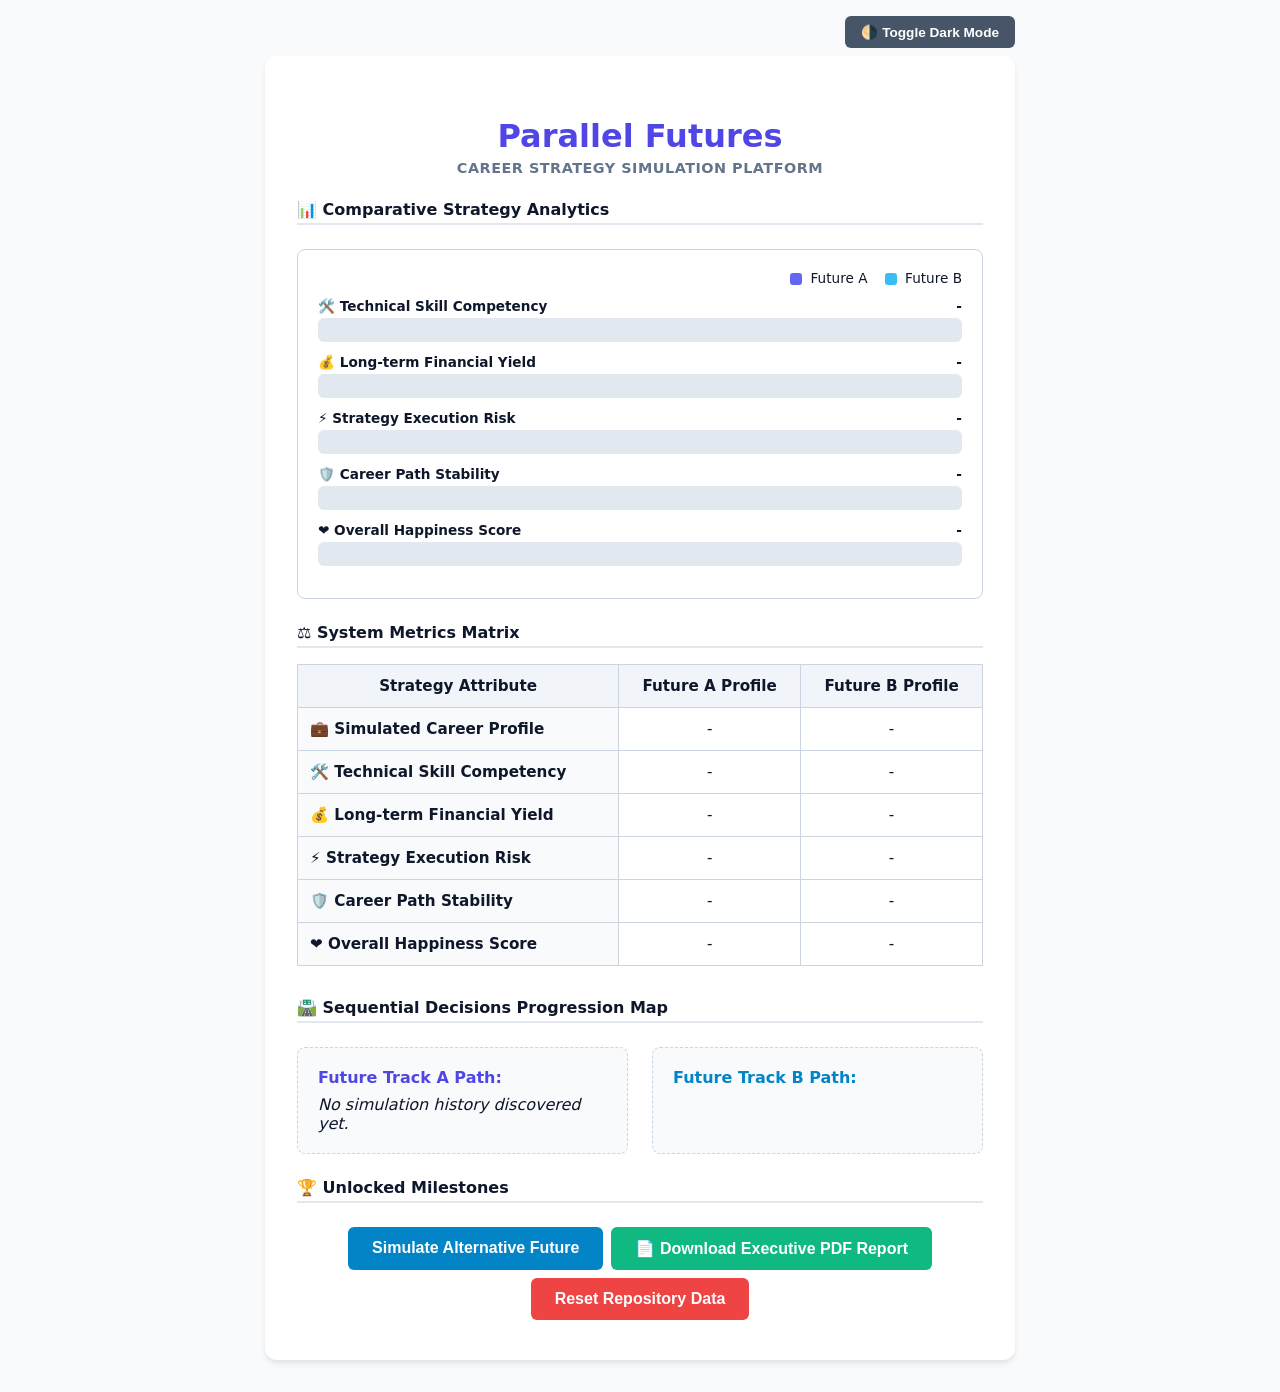
==== comparison.html @ e9f5c47d "complete working platform" ====
<!DOCTYPE html>
<html lang="en">
<head>
    <meta charset="UTF-8">
    <meta name="viewport" content="width=device-width, initial-scale=1.0">
    <title>Parallel Futures - Career Strategy Analytics</title>
    <link rel="stylesheet" href="css/style.css">
    <style>
        table { width: 100%; border-collapse: collapse; margin-top: 1rem; background: white; font-size: 0.95rem; }
        th, td { border: 1px solid #cbd5e1; padding: 0.75rem; text-align: center; }
        th { background-color: #f1f5f9; color: var(--dark); font-weight: bold; }
        .metric-name { text-align: left; font-weight: 600; background-color: #f8fafc; }
        .flex-buttons { display: flex; gap: 0.5rem; justify-content: center; margin-top: 1.5rem; flex-wrap: wrap; }
    </style>
</head>
<body>
    <div style="text-align: right; width: 95%; max-width: 750px; margin: 1rem auto 0 auto;">
        <button id="dark-toggle-btn" class="btn" style="background-color: #475569; padding: 0.5rem 1rem; font-size: 0.85rem;">🌗 Toggle Dark Mode</button>
    </div>

    <div class="container" style="max-width: 750px; margin-top: 0.5rem;">
        <h1 style="font-size: 2rem; margin-bottom: 0.25rem;">Parallel Futures</h1>
        <div style="color: var(--gray); font-weight: bold; font-size: 0.9rem; margin-bottom: 1.5rem; text-transform: uppercase; letter-spacing: 0.5px;">Career Strategy Simulation Platform</div>

        <!-- Metric Bars Architecture (Now with Correct ID Attachments) -->
        <h4 style="text-align: left; margin: 0; border-bottom: 2px solid #e2e8f0; padding-bottom: 0.25rem;">📊 Comparative Strategy Analytics</h4>
        <div class="analytics-block">
            <div style="font-size: 0.85rem; margin-bottom: 0.75rem; text-align: right;">
                <span class="legend-dot" style="background: #6366f1;"></span> <span id="leg-a">Future A</span> &nbsp;&nbsp;
                <span class="legend-dot" style="background: #38bdf8;"></span> <span id="leg-b">Future B</span>
            </div>
            
            <div class="bar-wrapper">
                <div class="bar-label"><span>🛠️ Technical Skill Competency</span> <span id="val-skill">-</span></div>
                <div class="bar-container">
                    <div id="bar-skill-a" class="bar-fill-a"></div>
                    <div id="bar-skill-b" class="bar-fill-b"></div>
                </div>
            </div>
            <div class="bar-wrapper">
                <div class="bar-label"><span>💰 Long-term Financial Yield</span> <span id="val-finance">-</span></div>
                <div class="bar-container">
                    <div id="bar-finance-a" class="bar-fill-a"></div>
                    <div id="bar-finance-b" class="bar-fill-b"></div>
                </div>
            </div>
            <div class="bar-wrapper">
                <div class="bar-label"><span>⚡ Strategy Execution Risk</span> <span id="val-risk">-</span></div>
                <div class="bar-container">
                    <div id="bar-risk-a" class="bar-fill-a"></div>
                    <div id="bar-risk-b" class="bar-fill-b"></div>
                </div>
            </div>
            <div class="bar-wrapper">
                <div class="bar-label"><span>🛡️ Career Path Stability</span> <span id="val-stability">-</span></div>
                <div class="bar-container">
                    <div id="bar-stability-a" class="bar-fill-a"></div>
                    <div id="bar-stability-b" class="bar-fill-b"></div>
                </div>
            </div>
            <div class="bar-wrapper">
                <div class="bar-label"><span>❤️ Overall Happiness Score</span> <span id="val-happiness">-</span></div>
                <div class="bar-container">
                    <div id="bar-happiness-a" class="bar-fill-a"></div>
                    <div id="bar-happiness-b" class="bar-fill-b"></div>
                </div>
            </div>
        </div>

        <!-- Comparative Data Table Matrix -->
        <h4 style="text-align: left; margin: 1.5rem 0 0.5rem 0; border-bottom: 2px solid #e2e8f0; padding-bottom: 0.25rem;">⚖️ System Metrics Matrix</h4>
        <table>
            <thead>
                <tr>
                    <th>Strategy Attribute</th>
                    <th id="heading-timeline-a">Future A Profile</th>
                    <th id="heading-timeline-b">Future B Profile</th>
                </tr>
            </thead>
            <tbody>
                <tr><td class="metric-name">💼 Simulated Career Profile</td><td id="career-a">-</td><td id="career-b">-</td></tr>
                <tr><td class="metric-name">🛠️ Technical Skill Competency</td><td id="skill-a">-</td><td id="skill-b">-</td></tr>
                <tr><td class="metric-name">💰 Long-term Financial Yield</td><td id="finance-a">-</td><td id="finance-b">-</td></tr>
                <tr><td class="metric-name">⚡ Strategy Execution Risk</td><td id="risk-a">-</td><td id="risk-b">-</td></tr>
                <tr><td class="metric-name">🛡️ Career Path Stability</td><td id="stability-a">-</td><td id="stability-b">-</td></tr>
                <tr><td class="metric-name">❤️ Overall Happiness Score</td><td id="happiness-a">-</td><td id="happiness-b">-</td></tr>
            </tbody>
        </table>

        <!-- Summary Insights Conclusion Page List Module Array -->
        <div id="insights-wrapper" class="insight-card hidden">
            <strong>💡 Platform Strategy Insights Conclusion:</strong>
            <ul id="insights-list" style="margin: 0.5rem 0 0 0; padding-left: 1.25rem;"></ul>
        </div>

        <!-- Sequential Decisions Progression Map -->
        <h4 style="text-align: left; margin: 2rem 0 0.5rem 0; border-bottom: 2px solid #e2e8f0; padding-bottom: 0.25rem;">🛣️ Sequential Decisions Progression Map</h4>
        <div class="timeline-container">
            <div class="timeline-column">
                <strong style="color: var(--primary);">Future Track A Path:</strong>
                <div id="timeline-a-flow" style="margin-top:0.5rem;"></div>
            </div>
            <div class="timeline-column">
                <strong style="color: #0284c7;">Future Track B Path:</strong>
                <div id="timeline-b-flow" style="margin-top:0.5rem;"></div>
            </div>
        </div>

        <!-- Unlocked Milestones section -->
        <div style="margin-top: 1.5rem; text-align: left;">
            <h4 style="margin-bottom: 0.5rem; border-bottom: 2px solid #e2e8f0; padding-bottom: 0.25rem;">🏆 Unlocked Milestones</h4>
            <div id="badges-container"></div>
        </div>

        <!-- Action Control Buttons Grid Elements -->
        <div class="flex-buttons">
            <button id="new-future-btn" class="btn" style="background-color: #0284c7;">Simulate Alternative Future</button>
            <button id="download-btn" class="btn" style="background-color: #10b981;">📄 Download Executive PDF Report</button>
            <button id="reset-btn" class="btn" style="background-color: #ef4444;">Reset Repository Data</button>
        </div>
    </div>

    <script src="js/comparison.js"></script>
</body>
</html>
---- css/style.css ----
:root {
    --primary: #4f46e5;
    --dark: #0f172a;
    --light: #f8fafc;
    --gray: #64748b;
}

/* Forces the window layout to remain straight and perfectly centered vertically */
body {
    font-family: system-ui, sans-serif;
    background-color: var(--light);
    color: var(--dark);
    margin: 0;
    padding: 0;
    display: flex;
    flex-direction: column;
    justify-content: center;
    align-items: center;
    min-height: 100vh;
    box-sizing: border-box;
    transition: background 0.3s, color 0.3s;
}

/* Main Container Window Card Box */
.container {
    width: 90%;
    max-width: 600px;
    background: white;
    padding: 2.5rem 2rem;
    border-radius: 12px;
    box-shadow: 0 4px 6px -1px rgba(0,0,0,0.1);
    text-align: center;
    box-sizing: border-box;
    margin: 2rem auto;
}

.text-center { text-align: center; }
.hidden { display: none !important; }

/* The Decision Card Grid */
.grid { 
    display: grid; 
    grid-template-columns: 1fr 1fr; 
    gap: 1.25rem; 
    margin-top: 1.5rem; 
}

/* Typography elements */
h1 { font-size: 2.2rem; margin-bottom: 1rem; color: var(--primary); line-height: 1.2; }
h2 { color: var(--dark); margin-top: 0; margin-bottom: 0.5rem; font-size: 1.75rem; }
p { color: var(--gray); font-size: 1rem; margin-bottom: 1.5rem; }

/* Action Item Decision Cards */
.card { 
    border: 2px solid #e2e8f0; 
    padding: 1.2rem; 
    border-radius: 8px; 
    cursor: pointer; 
    background: white;
    color: var(--dark);
    box-sizing: border-box;
    transition: transform 0.2s, border-color 0.2s, background-color 0.2s; 
}
.card:hover { border-color: var(--primary); background: #f5f3ff; transform: translateY(-2px); }
.card h3 { margin: 0 0 0.5rem 0; font-size: 1.1rem; }
.card p { font-size: 0.85rem; margin: 0; color: var(--gray); }

/* Form Fields */
form { display: flex; flex-direction: column; gap: 1rem; text-align: left; }
label { font-weight: 600; }
input, select { padding: 0.75rem; border: 1px solid #cbd5e1; border-radius: 6px; font-size: 1rem; box-sizing: border-box; }

/* Buttons */
.btn {
    background-color: var(--primary);
    color: white;
    border: none;
    padding: 0.75rem 1.5rem;
    font-size: 1rem;
    font-weight: 600;
    border-radius: 6px;
    cursor: pointer;
    transition: background 0.2s;
}
.btn:hover { background-color: #4338ca; }

/* Table Matrix Design */
table { width: 100%; border-collapse: collapse; margin-top: 1.5rem; background: white; }
th, td { border: 1px solid #cbd5e1; padding: 1rem; text-align: center; }
th { background-color: #f1f5f9; color: var(--dark); font-weight: bold; }
.metric-name { text-align: left; font-weight: 600; background-color: #f8fafc; }
.flex-buttons { display: flex; gap: 0.75rem; justify-content: center; margin-top: 1.5rem; flex-wrap: wrap; }

/* --- GLOBAL UNIVERSAL DARK MODE RULES --- */
body.dark-mode {
    background-color: #1e293b;
    color: #f8fafc;
}
body.dark-mode .container {
    background-color: #0f172a;
    box-shadow: 0 4px 15px rgba(0,0,0,0.5);
}
body.dark-mode h2, body.dark-mode h3, body.dark-mode strong, body.dark-mode th {
    color: #f1f5f9 !important;
}
body.dark-mode p, body.dark-mode label, body.dark-mode #progress-bar {
    color: #94a3b8 !important;
}
body.dark-mode .card {
    background-color: #1e293b;
    border-color: #334155;
    color: #f8fafc;
}
body.dark-mode .card p {
    color: #cbd5e1 !important;
}
body.dark-mode .card:hover {
    background-color: #334155;
    border-color: #6366f1;
}
body.dark-mode input, body.dark-mode select {
    background-color: #334155;
    color: #ffffff;
    border-color: #475569;
}
body.dark-mode td, body.dark-mode th {
    background-color: #1e293b;
    color: #cbd5e1;
    border-color: #334155;
}
body.dark-mode th { background-color: #334155; }
body.dark-mode .metric-name { background-color: #1e293b; color: #fff; }

/* --- BADGES SUB-SYSTEM STYLES --- */
.badge-box {
    display: inline-block;
    background: #f0fdf4;
    border: 1px solid #bbf7d0;
    color: #166534;
    padding: 0.5rem 1rem;
    border-radius: 20px;
    font-size: 0.9rem;
    font-weight: bold;
    margin: 0.25rem;
}
body.dark-mode .badge-box {
    background: #064e3b;
    border-color: #047857;
    color: #a7f3d0;
}

@media print {
    body { background: white; color: black; }
    .btn, #dark-toggle-btn { display: none !important; }
    .container { box-shadow: none; max-width: 100%; width: 100%; padding: 0; margin: 0; }
}

body.dark-mode #outcome-screen h3,
body.dark-mode #outcome-screen h2,
body.dark-mode #outcome-screen p,
body.dark-mode #outcome-screen strong {
    color: #f1f5f9 !important;
}

body.dark-mode #outcome-screen div {
    background-color: #1e293b !important;
    border: 1px solid #334155;
}

/* --- ANALYTICS BARS LAYOUT SYSTEM --- */
.analytics-block { 
    margin: 1.5rem 0; 
    text-align: left; 
    background: white; 
    padding: 1.25rem; 
    border-radius: 8px; 
    border: 1px solid #cbd5e1; 
}
body.dark-mode .analytics-block { 
    background: #1e293b; 
    border-color: #334155; 
}
.bar-wrapper { 
    margin: 0.75rem 0; 
}
.bar-label { 
    font-size: 0.85rem; 
    font-weight: bold; 
    display: flex; 
    justify-content: space-between; 
    margin-bottom: 0.25rem; 
}
.bar-container { 
    background: #e2e8f0; 
    height: 24px; /* Increased height to house both tracks comfortably */
    border-radius: 6px; 
    overflow: hidden; 
    position: relative; 
    display: flex;
    flex-direction: column; /* Stacks the two futures on top of each other inside the bar */
}
body.dark-mode .bar-container { 
    background: #475569; 
}
.bar-fill-a { 
    background: #6366f1; /* Bright Indigo purple */
    height: 12px; /* Takes up exactly half the bar height */
    width: 0%; 
    transition: width 0.4s ease; 
}
.bar-fill-b { 
    background: #38bdf8; /* Bright Sky Blue */
    height: 12px; /* Takes up the other half of the bar height */
    width: 0%; 
    transition: width 0.4s ease; 
}
.legend-dot { 
    display: inline-block; 
    width: 12px; 
    height: 12px; 
    border-radius: 3px; 
    margin-right: 4px; 
    vertical-align: middle; 
}

/* --- PROGRESSION MAP TRACKS --- */
.timeline-container { 
    display: grid; 
    grid-template-columns: 1fr 1fr; 
    gap: 1.5rem; 
    margin-top: 1.5rem; 
    text-align: left; 
}
.timeline-column { 
    background: #f8fafc; 
    padding: 1.25rem; 
    border-radius: 8px; 
    border: 1px dashed #cbd5e1; 
}
body.dark-mode .timeline-column { 
    background: #1e293b; 
    border-color: #475569; 
}
.timeline-step { 
    padding: 0.5rem; 
    background: white; 
    margin: 0.5rem 0; 
    border-radius: 6px; 
    box-shadow: 0 1px 3px rgba(0,0,0,0.05); 
    text-align: center; 
    font-weight: 600; 
    font-size: 0.9rem; 
    border-left: 4px solid var(--primary); 
}
body.dark-mode .timeline-step { 
    background: #0f172a; 
    color: white; 
}
.timeline-arrow { 
    text-align: center; 
    color: var(--gray); 
    font-weight: bold; 
    margin: 0.25rem 0; 
}

.insight-card { 
    text-align: left; 
    background: #eff6ff; 
    border-left: 4px solid #3b82f6; 
    padding: 1rem; 
    border-radius: 6px; 
    margin-top: 1rem; 
    font-size: 0.95rem; 
    line-height: 1.5; 
    color: #1e3a8a; 
}
body.dark-mode .insight-card { 
    background: #172554; 
    color: #bfdbfe; 
    border-left-color: #60a5fa; 
}

/* Clean visibility rules for the entire progression timeline map */
.timeline-column .timeline-step {
    background-color: #ffffff !important;
    color: #0f172a !important;
}

body.dark-mode .timeline-column .timeline-step {
    background-color: #1e293b !important;
    color: #ffffff !important;
    border-color: #475569;
}

/* Explicitly style the final career highlight card at the bottom */
.timeline-column .timeline-step[style*="background-color"] {
    background-color: #e0e7ff !important;
    color: #312e81 !important;
    border-left-color: #4f46e5;
}
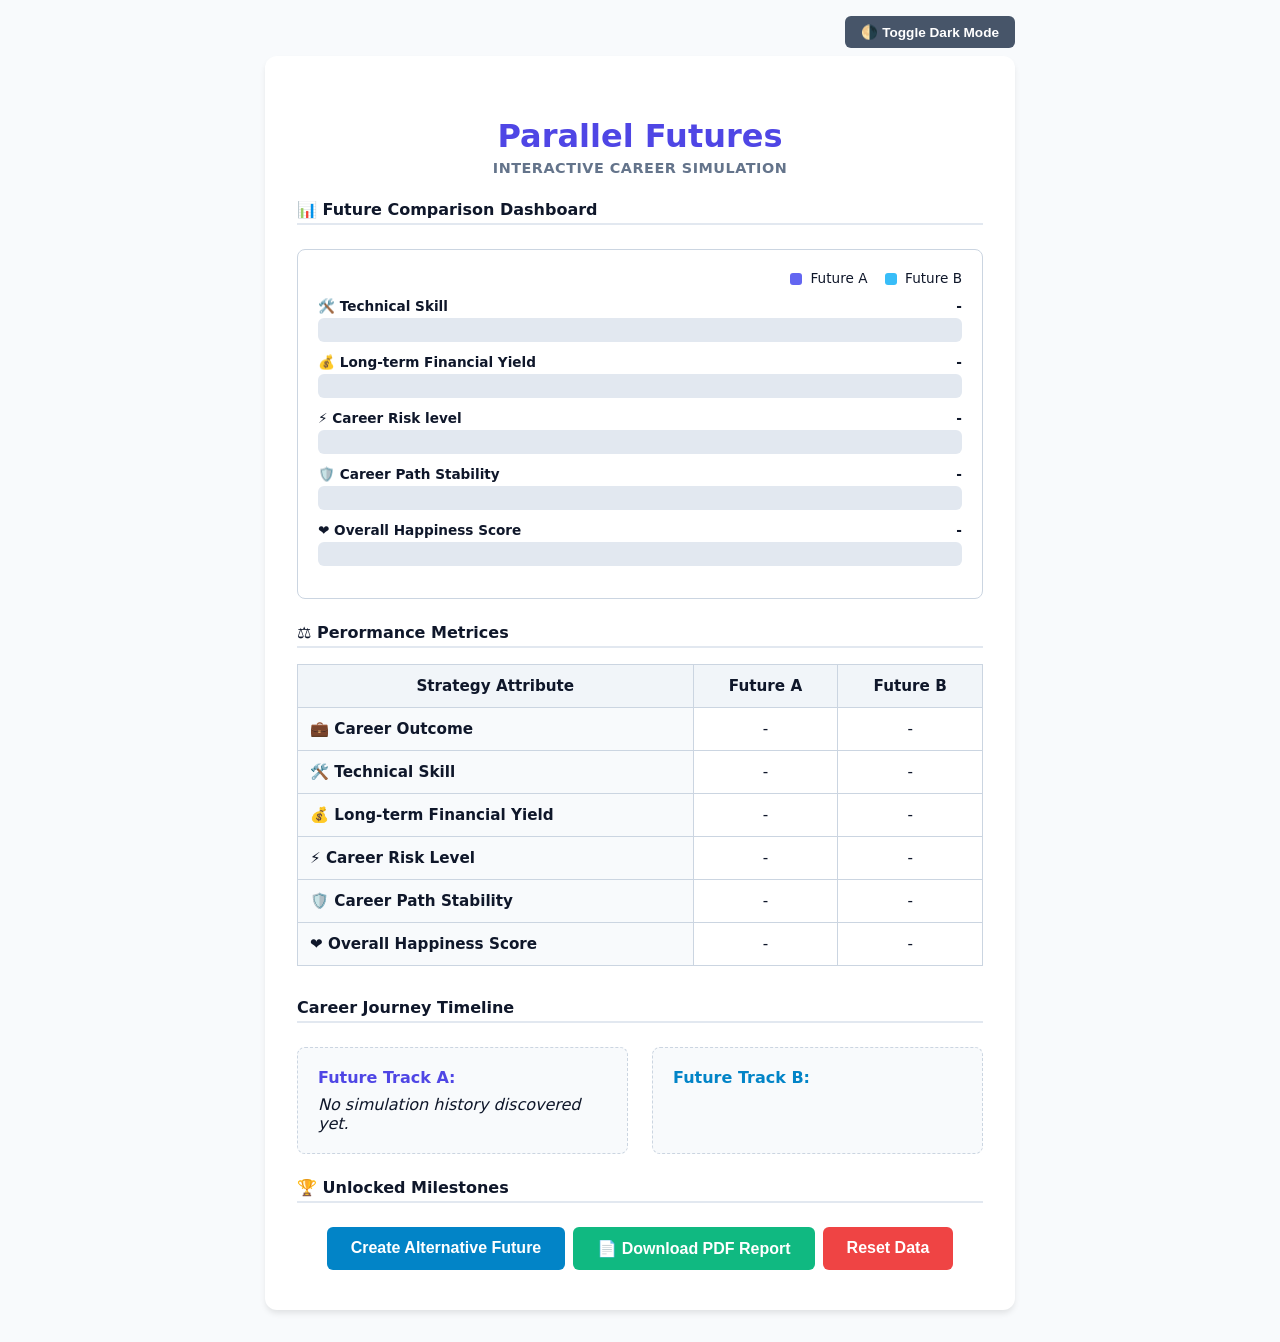
==== commit 5c6e1467: "Cleaned up the code and comments" ====
--- a/comparison.html
+++ b/comparison.html
@@ -3,7 +3,7 @@
 <head>
     <meta charset="UTF-8">
     <meta name="viewport" content="width=device-width, initial-scale=1.0">
-    <title>Parallel Futures - Career Strategy Analytics</title>
+    <title>Parallel Futures - Future Comparison Dashboards</title>
     <link rel="stylesheet" href="css/style.css">
     <style>
         table { width: 100%; border-collapse: collapse; margin-top: 1rem; background: white; font-size: 0.95rem; }
@@ -20,10 +20,10 @@
 
     <div class="container" style="max-width: 750px; margin-top: 0.5rem;">
         <h1 style="font-size: 2rem; margin-bottom: 0.25rem;">Parallel Futures</h1>
-        <div style="color: var(--gray); font-weight: bold; font-size: 0.9rem; margin-bottom: 1.5rem; text-transform: uppercase; letter-spacing: 0.5px;">Career Strategy Simulation Platform</div>
+        <div style="color: var(--gray); font-weight: bold; font-size: 0.9rem; margin-bottom: 1.5rem; text-transform: uppercase; letter-spacing: 0.5px;">Interactive Career Simulation</div>
 
-        <!-- Metric Bars Architecture (Now with Correct ID Attachments) -->
-        <h4 style="text-align: left; margin: 0; border-bottom: 2px solid #e2e8f0; padding-bottom: 0.25rem;">📊 Comparative Strategy Analytics</h4>
+        <!-- Metric Bars Architecture -->
+        <h4 style="text-align: left; margin: 0; border-bottom: 2px solid #e2e8f0; padding-bottom: 0.25rem;">📊 Future Comparison Dashboard</h4>
         <div class="analytics-block">
             <div style="font-size: 0.85rem; margin-bottom: 0.75rem; text-align: right;">
                 <span class="legend-dot" style="background: #6366f1;"></span> <span id="leg-a">Future A</span> &nbsp;&nbsp;
@@ -31,7 +31,7 @@
             </div>
             
             <div class="bar-wrapper">
-                <div class="bar-label"><span>🛠️ Technical Skill Competency</span> <span id="val-skill">-</span></div>
+                <div class="bar-label"><span>🛠️ Technical Skill </span> <span id="val-skill">-</span></div>
                 <div class="bar-container">
                     <div id="bar-skill-a" class="bar-fill-a"></div>
                     <div id="bar-skill-b" class="bar-fill-b"></div>
@@ -45,7 +45,7 @@
                 </div>
             </div>
             <div class="bar-wrapper">
-                <div class="bar-label"><span>⚡ Strategy Execution Risk</span> <span id="val-risk">-</span></div>
+                <div class="bar-label"><span>⚡ Career Risk level</span> <span id="val-risk">-</span></div>
                 <div class="bar-container">
                     <div id="bar-risk-a" class="bar-fill-a"></div>
                     <div id="bar-risk-b" class="bar-fill-b"></div>
@@ -67,41 +67,41 @@
             </div>
         </div>
 
-        <!-- Comparative Data Table Matrix -->
-        <h4 style="text-align: left; margin: 1.5rem 0 0.5rem 0; border-bottom: 2px solid #e2e8f0; padding-bottom: 0.25rem;">⚖️ System Metrics Matrix</h4>
+        <!-- Comparative Data Table -->
+        <h4 style="text-align: left; margin: 1.5rem 0 0.5rem 0; border-bottom: 2px solid #e2e8f0; padding-bottom: 0.25rem;">⚖️ Perormance Metrices</h4>
         <table>
             <thead>
                 <tr>
                     <th>Strategy Attribute</th>
-                    <th id="heading-timeline-a">Future A Profile</th>
-                    <th id="heading-timeline-b">Future B Profile</th>
+                    <th id="heading-timeline-a">Future A </th>
+                    <th id="heading-timeline-b">Future B </th>
                 </tr>
             </thead>
             <tbody>
-                <tr><td class="metric-name">💼 Simulated Career Profile</td><td id="career-a">-</td><td id="career-b">-</td></tr>
-                <tr><td class="metric-name">🛠️ Technical Skill Competency</td><td id="skill-a">-</td><td id="skill-b">-</td></tr>
+                <tr><td class="metric-name">💼 Career Outcome</td><td id="career-a">-</td><td id="career-b">-</td></tr>
+                <tr><td class="metric-name">🛠️ Technical Skill</td><td id="skill-a">-</td><td id="skill-b">-</td></tr>
                 <tr><td class="metric-name">💰 Long-term Financial Yield</td><td id="finance-a">-</td><td id="finance-b">-</td></tr>
-                <tr><td class="metric-name">⚡ Strategy Execution Risk</td><td id="risk-a">-</td><td id="risk-b">-</td></tr>
+                <tr><td class="metric-name">⚡ Career Risk Level</td><td id="risk-a">-</td><td id="risk-b">-</td></tr>
                 <tr><td class="metric-name">🛡️ Career Path Stability</td><td id="stability-a">-</td><td id="stability-b">-</td></tr>
                 <tr><td class="metric-name">❤️ Overall Happiness Score</td><td id="happiness-a">-</td><td id="happiness-b">-</td></tr>
             </tbody>
         </table>
 
-        <!-- Summary Insights Conclusion Page List Module Array -->
+        <!-- Conclusion Page -->
         <div id="insights-wrapper" class="insight-card hidden">
-            <strong>💡 Platform Strategy Insights Conclusion:</strong>
+            <strong>🌌 Notes From The Multiverse</strong>
             <ul id="insights-list" style="margin: 0.5rem 0 0 0; padding-left: 1.25rem;"></ul>
         </div>
 
-        <!-- Sequential Decisions Progression Map -->
-        <h4 style="text-align: left; margin: 2rem 0 0.5rem 0; border-bottom: 2px solid #e2e8f0; padding-bottom: 0.25rem;">🛣️ Sequential Decisions Progression Map</h4>
+        <!-- Decisions Progression Map -->
+        <h4 style="text-align: left; margin: 2rem 0 0.5rem 0; border-bottom: 2px solid #e2e8f0; padding-bottom: 0.25rem;">Career Journey Timeline</h4>
         <div class="timeline-container">
             <div class="timeline-column">
-                <strong style="color: var(--primary);">Future Track A Path:</strong>
+                <strong style="color: var(--primary);">Future Track A:</strong>
                 <div id="timeline-a-flow" style="margin-top:0.5rem;"></div>
             </div>
             <div class="timeline-column">
-                <strong style="color: #0284c7;">Future Track B Path:</strong>
+                <strong style="color: #0284c7;">Future Track B:</strong>
                 <div id="timeline-b-flow" style="margin-top:0.5rem;"></div>
             </div>
         </div>
@@ -112,11 +112,11 @@
             <div id="badges-container"></div>
         </div>
 
-        <!-- Action Control Buttons Grid Elements -->
+        <!-- Action Control Buttons -->
         <div class="flex-buttons">
-            <button id="new-future-btn" class="btn" style="background-color: #0284c7;">Simulate Alternative Future</button>
-            <button id="download-btn" class="btn" style="background-color: #10b981;">📄 Download Executive PDF Report</button>
-            <button id="reset-btn" class="btn" style="background-color: #ef4444;">Reset Repository Data</button>
+            <button id="new-future-btn" class="btn" style="background-color: #0284c7;">Create Alternative Future</button>
+            <button id="download-btn" class="btn" style="background-color: #10b981;">📄 Download PDF Report</button>
+            <button id="reset-btn" class="btn" style="background-color: #ef4444;">Reset Data</button>
         </div>
     </div>
 
